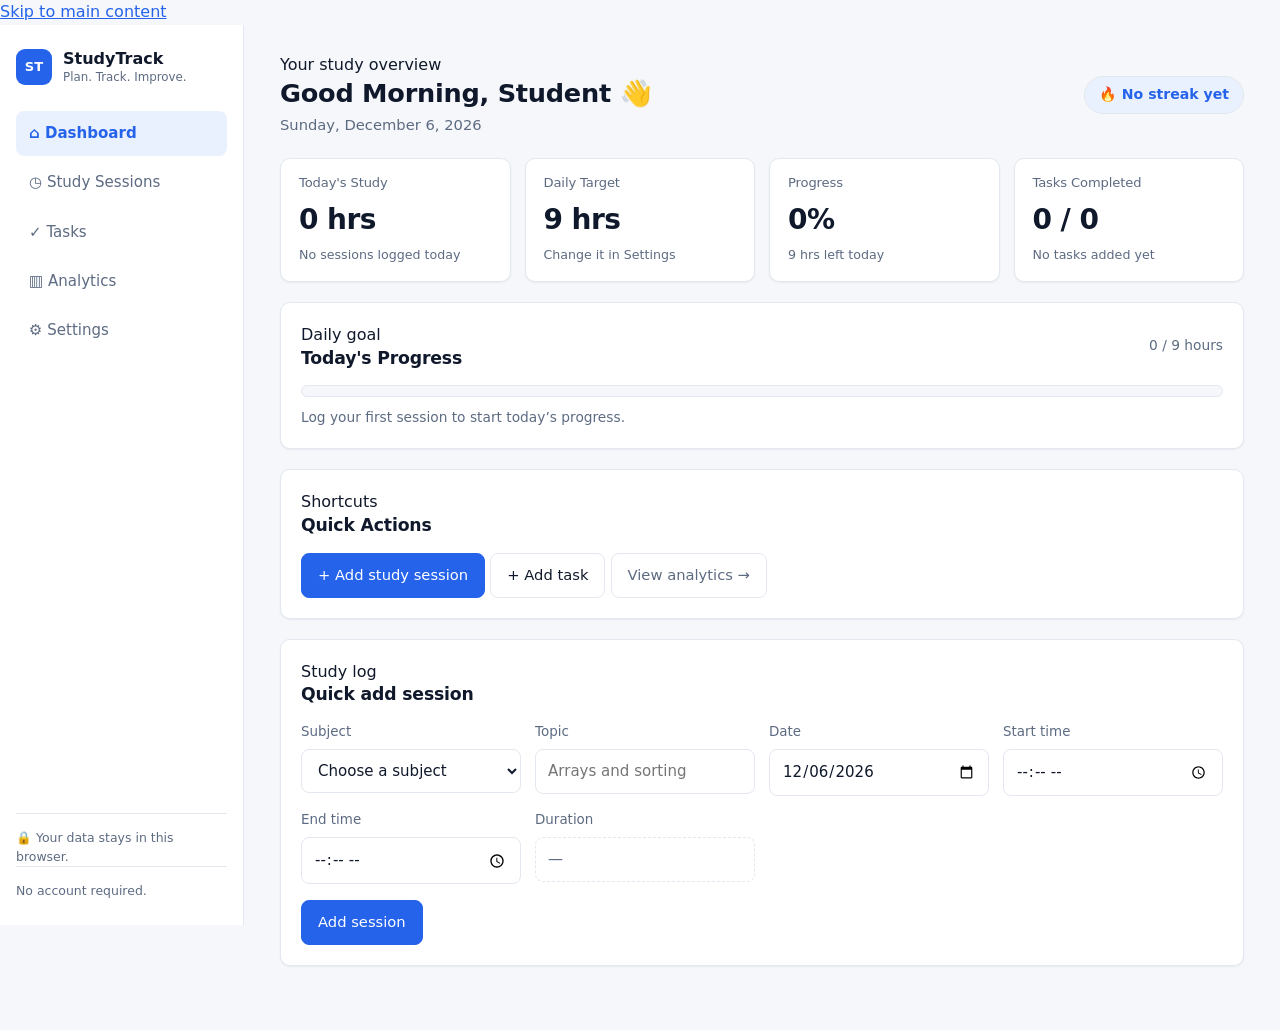
==== study-tracker/index.html @ 8089b0b8 "Add study tracker project" ====
<!DOCTYPE html>
<html lang="en" data-theme="light">
<head>
    <meta charset="UTF-8">

    <meta
        name="viewport"
        content="width=device-width, initial-scale=1.0"
    >

    <meta
        name="description"
        content="StudyTrack is a personal study productivity dashboard for tracking study sessions, managing tasks, monitoring goals, and understanding study habits."
    >

    <meta
        name="theme-color"
        content="#2563eb"
    >

    <meta
        name="color-scheme"
        content="light dark"
    >

    <title>StudyTrack — Plan. Track. Improve.</title>

    <link rel="stylesheet" href="style.css">
</head>

<body>

    <!-- =========================================================
         SKIP LINK
         Helps keyboard and screen-reader users jump directly
         to the main content.
         ========================================================= -->
    <a class="skip-link" href="#main">
        Skip to main content
    </a>


    <!-- =========================================================
         MOBILE TOP BAR
         ========================================================= -->
    <header class="topbar" aria-label="Mobile navigation">

        <button
            class="icon-button"
            id="menuButton"
            type="button"
            aria-label="Open navigation menu"
            aria-expanded="false"
            aria-controls="sidebar"
        >
            <span class="menu-icon" aria-hidden="true"></span>
        </button>

        <a
            class="topbar-brand"
            href="#"
            aria-label="StudyTrack dashboard"
            data-page-link="dashboard"
        >
            <span class="brand-mark" aria-hidden="true">ST</span>

            <span class="brand-name">
                StudyTrack
            </span>
        </a>

    </header>


    <!-- Mobile navigation overlay -->
    <button
        class="nav-overlay"
        id="navOverlay"
        type="button"
        hidden
        aria-label="Close navigation menu"
    ></button>


    <!-- =========================================================
         APPLICATION LAYOUT
         ========================================================= -->
    <div class="layout">


        <!-- =====================================================
             SIDEBAR
             ===================================================== -->
        <aside
            class="sidebar"
            id="sidebar"
            aria-label="StudyTrack sidebar"
        >

            <!-- Brand -->
            <div class="brand">

                <span
                    class="brand-mark"
                    aria-hidden="true"
                >
                    ST
                </span>

                <div class="brand-text">
                    <strong>StudyTrack</strong>
                    <small>Plan. Track. Improve.</small>
                </div>

            </div>


            <!-- Main navigation -->
            <nav
                class="nav"
                aria-label="Main navigation"
            >

                <button
                    class="nav-link is-active"
                    type="button"
                    data-page="dashboard"
                    aria-current="page"
                >
                    <span aria-hidden="true">⌂</span>
                    <span>Dashboard</span>
                </button>

                <button
                    class="nav-link"
                    type="button"
                    data-page="sessions"
                >
                    <span aria-hidden="true">◷</span>
                    <span>Study Sessions</span>
                </button>

                <button
                    class="nav-link"
                    type="button"
                    data-page="tasks"
                >
                    <span aria-hidden="true">✓</span>
                    <span>Tasks</span>
                </button>

                <button
                    class="nav-link"
                    type="button"
                    data-page="analytics"
                >
                    <span aria-hidden="true">▥</span>
                    <span>Analytics</span>
                </button>

                <button
                    class="nav-link"
                    type="button"
                    data-page="settings"
                >
                    <span aria-hidden="true">⚙</span>
                    <span>Settings</span>
                </button>

            </nav>


            <!-- Sidebar information -->
            <div class="sidebar-foot">

                <p class="sidebar-note">
                    <span aria-hidden="true">🔒</span>
                    Your data stays in this browser.
                </p>

                <p class="sidebar-note">
                    No account required.
                </p>

            </div>

        </aside>


        <!-- =====================================================
             MAIN CONTENT
             ===================================================== -->
        <main
            class="main"
            id="main"
            tabindex="-1"
        >


            <!-- =================================================
                 DASHBOARD
                 ================================================= -->
            <section
                class="page is-active"
                id="page-dashboard"
                aria-labelledby="dashboardHeading"
            >

                <!-- Page heading -->
                <header class="page-head">

                    <div>
                        <p class="eyebrow">Your study overview</p>

                        <h1 id="dashboardHeading">
                            Good Morning, Student 👋
                        </h1>

                        <p
                            class="page-sub"
                            id="todayDate"
                        >
                            Loading date…
                        </p>
                    </div>

                    <p
                        class="streak-chip"
                        id="streakChip"
                        aria-label="Current study streak"
                    >
                        🔥 0 Day Study Streak
                    </p>

                </header>


                <!-- =================================================
                     QUICK STATS
                     ================================================= -->
                <section
                    class="stat-grid"
                    aria-label="Today's study statistics"
                >

                    <article class="card stat-card">

                        <h2 class="stat-label">
                            Today's Study
                        </h2>

                        <p
                            class="stat-value"
                            id="statTodayHours"
                            aria-live="polite"
                        >
                            0 hrs
                        </p>

                        <p
                            class="stat-hint"
                            id="statSessionCount"
                        >
                            No sessions logged today
                        </p>

                    </article>


                    <article class="card stat-card">

                        <h2 class="stat-label">
                            Daily Target
                        </h2>

                        <p
                            class="stat-value"
                            id="statTarget"
                        >
                            9 hrs
                        </p>

                        <p class="stat-hint">
                            Change it in Settings
                        </p>

                    </article>


                    <article class="card stat-card">

                        <h2 class="stat-label">
                            Progress
                        </h2>

                        <p
                            class="stat-value"
                            id="statProgress"
                            aria-live="polite"
                        >
                            0%
                        </p>

                        <p
                            class="stat-hint"
                            id="statRemaining"
                        >
                            9 hrs left today
                        </p>

                    </article>


                    <article class="card stat-card">

                        <h2 class="stat-label">
                            Tasks Completed
                        </h2>

                        <p
                            class="stat-value"
                            id="statTasksRatio"
                            aria-live="polite"
                        >
                            0 / 0
                        </p>

                        <p
                            class="stat-hint"
                            id="statTasksHint"
                        >
                            No tasks added yet
                        </p>

                    </article>

                </section>


                <!-- =================================================
                     DAILY PROGRESS
                     ================================================= -->
                <section
                    class="card"
                    aria-labelledby="progressHeading"
                >

                    <div class="card-head">

                        <div>
                            <p class="card-kicker">
                                Daily goal
                            </p>

                            <h2 id="progressHeading">
                                Today's Progress
                            </h2>
                        </div>

                        <p
                            class="card-meta"
                            id="progressText"
                        >
                            0 / 9 hours
                        </p>

                    </div>


                    <div
                        class="progress-track"
                        id="progressBar"
                        role="progressbar"
                        aria-labelledby="progressHeading"
                        aria-valuemin="0"
                        aria-valuemax="100"
                        aria-valuenow="0"
                    >

                        <div
                            class="progress-fill"
                            id="progressFill"
                        ></div>

                    </div>


                    <p
                        class="progress-caption"
                        id="progressCaption"
                        aria-live="polite"
                    >
                        Log your first session to start today's progress.
                    </p>

                </section>


                <!-- =================================================
                     QUICK ACTIONS
                     ================================================= -->
                <section
                    class="card quick-actions-card"
                    aria-labelledby="quickActionsHeading"
                >

                    <div class="card-head">

                        <div>
                            <p class="card-kicker">
                                Shortcuts
                            </p>

                            <h2 id="quickActionsHeading">
                                Quick Actions
                            </h2>
                        </div>

                    </div>

                    <div class="quick-actions">

                        <button
                            class="button button-primary"
                            type="button"
                            id="dashboardAddSessionBtn"
                            data-page-action="add-session"
                        >
                            + Add study session
                        </button>

                        <button
                            class="button button-outline"
                            type="button"
                            id="dashboardAddTaskBtn"
                            data-page-action="add-task"
                        >
                            + Add task
                        </button>

                        <button
                            class="button button-ghost"
                            type="button"
                            id="dashboardViewAnalyticsBtn"
                            data-page-action="analytics"
                        >
                            View analytics →
                        </button>

                    </div>

                </section>


                <!-- =================================================
                     QUICK ADD SESSION
                     ================================================= -->
                <section
                    class="card"
                    aria-labelledby="sessionFormHeading"
                >

                    <div class="card-head">

                        <div>
                            <p class="card-kicker">
                                Study log
                            </p>

                            <h2 id="sessionFormHeading">
                                Quick add session
                            </h2>
                        </div>

                        <button
                            class="button button-ghost"
                            type="button"
                            id="sessionCancelBtn"
                            hidden
                        >
                            Cancel edit
                        </button>

                    </div>


                    <form
                        id="sessionForm"
                        novalidate
                    >

                        <div class="form-grid">


                            <!-- Subject -->
                            <div class="field">

                                <label for="sessionSubject">
                                    Subject
                                </label>

                                <select
                                    id="sessionSubject"
                                    name="subject"
                                    required
                                >

                                    <option value="">
                                        Choose a subject
                                    </option>

                                    <option value="Java / DSA">
                                        Java / DSA
                                    </option>

                                    <option value="Aptitude">
                                        Aptitude
                                    </option>

                                    <option value="English">
                                        English
                                    </option>

                                    <option value="College Work">
                                        College Work
                                    </option>

                                    <option value="Web Development">
                                        Web Development
                                    </option>

                                    <option value="Other">
                                        Other
                                    </option>

                                </select>

                            </div>


                            <!-- Topic -->
                            <div class="field">

                                <label for="sessionTopic">
                                    Topic
                                </label>

                                <input
                                    type="text"
                                    id="sessionTopic"
                                    name="topic"
                                    maxlength="80"
                                    autocomplete="off"
                                    placeholder="Arrays and sorting"
                                    required
                                >

                            </div>


                            <!-- Date -->
                            <div class="field">

                                <label for="sessionDate">
                                    Date
                                </label>

                                <input
                                    type="date"
                                    id="sessionDate"
                                    name="date"
                                    required
                                >

                            </div>


                            <!-- Start -->
                            <div class="field">

                                <label for="sessionStart">
                                    Start time
                                </label>

                                <input
                                    type="time"
                                    id="sessionStart"
                                    name="startTime"
                                    required
                                >

                            </div>


                            <!-- End -->
                            <div class="field">

                                <label for="sessionEnd">
                                    End time
                                </label>

                                <input
                                    type="time"
                                    id="sessionEnd"
                                    name="endTime"
                                    required
                                >

                            </div>


                            <!-- Duration -->
                            <div class="field">

                                <span class="field-label">
                                    Duration
                                </span>

                                <output
                                    class="duration-output"
                                    id="sessionDuration"
                                    for="sessionStart sessionEnd"
                                    aria-live="polite"
                                >
                                    —
                                </output>

                            </div>

                        </div>


                        <p
                            class="form-error"
                            id="sessionError"
                            role="alert"
                            hidden
                        ></p>


                        <div class="form-actions">

                            <button
                                class="button button-primary"
                                type="submit"
                                id="sessionSubmitBtn"
                            >
                                Add session
                            </button>

                        </div>

                    </form>

                </section>

            </section>



            <!-- =================================================
                 STUDY SESSIONS
                 ================================================= -->
            <section
                class="page"
                id="page-sessions"
                aria-labelledby="sessionsHeading"
                hidden
            >

                <header class="page-head">

                    <div>

                        <p class="eyebrow">
                            Your study history
                        </p>

                        <h1 id="sessionsHeading">
                            Study Sessions
                        </h1>

                        <p class="page-sub">
                            Review, search, edit, and manage every study session.
                        </p>

                    </div>

                    <button
                        class="button button-primary"
                        type="button"
                        id="goToFormBtn"
                    >
                        + Add session
                    </button>

                </header>


                <!-- Filters -->
                <section
                    class="card"
                    aria-labelledby="filterHeading"
                >

                    <div class="card-head">

                        <div>

                            <p class="card-kicker">
                                Find a session
                            </p>

                            <h2 id="filterHeading">
                                Search & Filters
                            </h2>

                        </div>

                    </div>


                    <div class="filter-grid">

                        <div class="field">

                            <label for="searchInput">
                                Search topic or subject
                            </label>

                            <input
                                type="search"
                                id="searchInput"
                                autocomplete="off"
                                placeholder="e.g. recursion"
                            >

                        </div>


                        <div class="field">

                            <label for="filterSubject">
                                Subject
                            </label>

                            <select id="filterSubject">

                                <option value="">
                                    All subjects
                                </option>

                                <option value="Java / DSA">
                                    Java / DSA
                                </option>

                                <option value="Aptitude">
                                    Aptitude
                                </option>

                                <option value="English">
                                    English
                                </option>

                                <option value="College Work">
                                    College Work
                                </option>

                                <option value="Web Development">
                                    Web Development
                                </option>

                                <option value="Other">
                                    Other
                                </option>

                            </select>

                        </div>


                        <div class="field">

                            <label for="filterDate">
                                Date
                            </label>

                            <input
                                type="date"
                                id="filterDate"
                            >

                        </div>


                        <div class="field field-end">

                            <button
                                class="button button-ghost"
                                type="button"
                                id="clearFiltersBtn"
                            >
                                Clear filters
                            </button>

                        </div>

                    </div>

                </section>


                <!-- Session table -->
                <section
                    class="card"
                    aria-labelledby="sessionListHeading"
                >

                    <div class="card-head">

                        <div>

                            <p class="card-kicker">
                                Activity history
                            </p>

                            <h2 id="sessionListHeading">
                                All Sessions
                            </h2>

                        </div>

                        <p
                            class="card-meta"
                            id="sessionSummary"
                            aria-live="polite"
                        >
                            0 sessions
                        </p>

                    </div>


                    <div class="table-wrap">

                        <table
                            class="data-table"
                            id="sessionTable"
                        >

                            <caption class="visually-hidden">
                                Recorded study sessions with date, subject,
                                topic, start time, end time, duration and actions.
                            </caption>

                            <thead>

                                <tr>
                                    <th scope="col">Date</th>
                                    <th scope="col">Subject</th>
                                    <th scope="col">Topic</th>
                                    <th scope="col">Start</th>
                                    <th scope="col">End</th>
                                    <th scope="col">Duration</th>
                                    <th scope="col">Actions</th>
                                </tr>

                            </thead>

                            <tbody id="sessionTableBody"></tbody>

                        </table>

                    </div>


                    <p
                        class="empty-state"
                        id="sessionEmpty"
                    >
                        No study sessions yet.
                        Add your first session to start tracking your progress.
                    </p>

                </section>

            </section>



            <!-- =================================================
                 TASKS
                 ================================================= -->
            <section
                class="page"
                id="page-tasks"
                aria-labelledby="tasksHeading"
                hidden
            >

                <header class="page-head">

                    <div>

                        <p class="eyebrow">
                            Plan your work
                        </p>

                        <h1 id="tasksHeading">
                            Tasks
                        </h1>

                        <p class="page-sub">
                            Break your study plan into small, finishable pieces.
                        </p>

                    </div>

                </header>


                <!-- Task statistics -->
                <section
                    class="stat-grid stat-grid-three"
                    aria-label="Task statistics"
                >

                    <article class="card stat-card">

                        <h2 class="stat-label">
                            Total Tasks
                        </h2>

                        <p
                            class="stat-value"
                            id="statTotalTasks"
                            aria-live="polite"
                        >
                            0
                        </p>

                    </article>


                    <article class="card stat-card">

                        <h2 class="stat-label">
                            Completed
                        </h2>

                        <p
                            class="stat-value"
                            id="statDoneTasks"
                            aria-live="polite"
                        >
                            0
                        </p>

                    </article>


                    <article class="card stat-card">

                        <h2 class="stat-label">
                            Pending
                        </h2>

                        <p
                            class="stat-value"
                            id="statPendingTasks"
                            aria-live="polite"
                        >
                            0
                        </p>

                    </article>

                </section>


                <!-- Add task -->
                <section
                    class="card"
                    aria-labelledby="taskFormHeading"
                >

                    <div class="card-head">

                        <div>

                            <p class="card-kicker">
                                Task planning
                            </p>

                            <h2 id="taskFormHeading">
                                Add a Task
                            </h2>

                        </div>

                    </div>


                    <form
                        id="taskForm"
                        novalidate
                    >

                        <div class="form-grid">

                            <div class="field field-wide">

                                <label for="taskTitle">
                                    Task
                                </label>

                                <input
                                    type="text"
                                    id="taskTitle"
                                    maxlength="90"
                                    autocomplete="off"
                                    placeholder="Revise linked lists"
                                    required
                                >

                            </div>


                            <div class="field">

                                <label for="taskSubject">
                                    Subject
                                </label>

                                <select
                                    id="taskSubject"
                                    required
                                >

                                    <option value="">
                                        Choose a subject
                                    </option>

                                    <option value="Java / DSA">
                                        Java / DSA
                                    </option>

                                    <option value="Aptitude">
                                        Aptitude
                                    </option>

                                    <option value="English">
                                        English
                                    </option>

                                    <option value="College Work">
                                        College Work
                                    </option>

                                    <option value="Web Development">
                                        Web Development
                                    </option>

                                    <option value="Other">
                                        Other
                                    </option>

                                </select>

                            </div>


                            <div class="field">

                                <label for="taskPriority">
                                    Priority
                                </label>

                                <select id="taskPriority">

                                    <option value="Low">
                                        Low
                                    </option>

                                    <option
                                        value="Medium"
                                        selected
                                    >
                                        Medium
                                    </option>

                                    <option value="High">
                                        High
                                    </option>

                                </select>

                            </div>

                        </div>


                        <p
                            class="form-error"
                            id="taskError"
                            role="alert"
                            hidden
                        ></p>


                        <div class="form-actions">

                            <button
                                class="button button-primary"
                                type="submit"
                            >
                                + Add task
                            </button>

                        </div>

                    </form>

                </section>


                <!-- Task list -->
                <section
                    class="card"
                    aria-labelledby="taskListHeading"
                >

                    <div class="card-head">

                        <div>

                            <p class="card-kicker">
                                Your workload
                            </p>

                            <h2 id="taskListHeading">
                                Your Tasks
                            </h2>

                        </div>

                    </div>


                    <ul
                        class="task-list"
                        id="taskList"
                        aria-live="polite"
                    ></ul>


                    <p
                        class="empty-state"
                        id="taskEmpty"
                    >
                        No tasks added yet.
                        Add one above to plan your next study block.
                    </p>

                </section>

            </section>



            <!-- =================================================
                 ANALYTICS
                 ================================================= -->
            <section
                class="page"
                id="page-analytics"
                aria-labelledby="analyticsHeading"
                hidden
            >

                <header class="page-head">

                    <div>

                        <p class="eyebrow">
                            Understand your habits
                        </p>

                        <h1 id="analyticsHeading">
                            Analytics
                        </h1>

                        <p class="page-sub">
                            See where your study time goes and how consistently
                            you are studying.
                        </p>

                    </div>

                </header>


                <!-- Weekly chart -->
                <section
                    class="card"
                    aria-labelledby="weeklyHeading"
                >

                    <div class="card-head">

                        <div>

                            <p class="card-kicker">
                                Current week
                            </p>

                            <h2 id="weeklyHeading">
                                Weekly Study Hours
                            </h2>

                        </div>

                        <p
                            class="card-meta"
                            id="weeklyRange"
                        >
                            This week
                        </p>

                    </div>


                    <div
                        class="chart"
                        id="weeklyChart"
                        role="img"
                        aria-label="Weekly study hours chart"
                    ></div>


                    <p
                        class="empty-state"
                        id="weeklyEmpty"
                        hidden
                    >
                        Start recording study sessions to see your weekly
                        analytics.
                    </p>

                </section>


                <!-- Subject distribution -->
                <section
                    class="card"
                    aria-labelledby="subjectHeading"
                >

                    <div class="card-head">

                        <div>

                            <p class="card-kicker">
                                All recorded sessions
                            </p>

                            <h2 id="subjectHeading">
                                Subject Distribution
                            </h2>

                        </div>

                        <p class="card-meta">
                            All time
                        </p>

                    </div>


                    <ul
                        class="subject-list"
                        id="subjectList"
                        aria-label="Study hours by subject"
                    ></ul>


                    <p
                        class="empty-state"
                        id="subjectEmpty"
                        hidden
                    >
                        No subject data yet.
                        Log a session and it will appear here.
                    </p>

                </section>


                <!-- Analytics summary -->
                <section
                    class="stat-grid"
                    aria-label="Study analytics summary"
                >

                    <article class="card stat-card">

                        <h2 class="stat-label">
                            Total Study Hours
                        </h2>

                        <p
                            class="stat-value"
                            id="statTotalHours"
                        >
                            0 hrs
                        </p>

                    </article>


                    <article class="card stat-card">

                        <h2 class="stat-label">
                            Average Per Study Day
                        </h2>

                        <p
                            class="stat-value"
                            id="statAvgHours"
                        >
                            0 hrs
                        </p>

                    </article>


                    <article class="card stat-card">

                        <h2 class="stat-label">
                            Most Studied Subject
                        </h2>

                        <p
                            class="stat-value stat-value-small"
                            id="statTopSubject"
                        >
                            —
                        </p>

                    </article>


                    <article class="card stat-card">

                        <h2 class="stat-label">
                            Completed Tasks
                        </h2>

                        <p
                            class="stat-value"
                            id="statTasksDone"
                        >
                            0
                        </p>

                    </article>


                    <article class="card stat-card">

                        <h2 class="stat-label">
                            Current Streak
                        </h2>

                        <p
                            class="stat-value"
                            id="statStreak"
                        >
                            0 days
                        </p>

                    </article>

                </section>

            </section>



            <!-- =================================================
                 SETTINGS
                 ================================================= -->
            <section
                class="page"
                id="page-settings"
                aria-labelledby="settingsHeading"
                hidden
            >

                <header class="page-head">

                    <div>

                        <p class="eyebrow">
                            Personalize StudyTrack
                        </p>

                        <h1 id="settingsHeading">
                            Settings
                        </h1>

                        <p class="page-sub">
                            Manage your study target, appearance, and local data.
                        </p>

                    </div>

                </header>


                <!-- Daily target -->
                <section
                    class="card"
                    aria-labelledby="targetHeading"
                >

                    <div class="card-head">

                        <div>

                            <p class="card-kicker">
                                Goal
                            </p>

                            <h2 id="targetHeading">
                                Daily Study Target
                            </h2>

                        </div>

                    </div>


                    <p class="card-text">
                        Set the number of hours you want to study each day.
                    </p>


                    <form
                        id="targetForm"
                        novalidate
                    >

                        <div class="form-grid">

                            <div class="field">

                                <label for="targetInput">
                                    Hours per day
                                </label>

                                <input
                                    type="number"
                                    id="targetInput"
                                    min="0.5"
                                    max="24"
                                    step="0.5"
                                    value="9"
                                    inputmode="decimal"
                                    required
                                >

                            </div>

                        </div>


                        <p
                            class="form-error"
                            id="targetError"
                            role="alert"
                            hidden
                        ></p>


                        <div class="form-actions">

                            <button
                                class="button button-primary"
                                type="submit"
                            >
                                Save target
                            </button>

                        </div>

                    </form>

                </section>


                <!-- Theme -->
                <section
                    class="card"
                    aria-labelledby="themeHeading"
                >

                    <div class="card-head">

                        <div>

                            <p class="card-kicker">
                                Appearance
                            </p>

                            <h2 id="themeHeading">
                                Theme
                            </h2>

                        </div>

                    </div>


                    <div
                        class="theme-options"
                        role="group"
                        aria-labelledby="themeHeading"
                    >

                        <button
                            class="button button-outline"
                            type="button"
                            data-theme-choice="light"
                            id="lightThemeBtn"
                            aria-pressed="true"
                        >
                            ☀ Light mode
                        </button>


                        <button
                            class="button button-outline"
                            type="button"
                            data-theme-choice="dark"
                            id="darkThemeBtn"
                            aria-pressed="false"
                        >
                            ◐ Dark mode
                        </button>

                    </div>

                </section>


                <!-- Data management -->
                <section
                    class="card"
                    aria-labelledby="dataHeading"
                >

                    <div class="card-head">

                        <div>

                            <p class="card-kicker">
                                Privacy & backup
                            </p>

                            <h2 id="dataHeading">
                                Your Data
                            </h2>

                        </div>

                    </div>


                    <p class="card-text">
                        StudyTrack stores your sessions, tasks, and settings
                        locally in this browser. Your data is not uploaded
                        to a server.
                    </p>


                    <div
                        class="data-actions"
                        aria-label="Data management actions"
                    >

                        <button
                            class="button button-outline"
                            type="button"
                            id="demoDataBtn"
                        >
                            Load demo data
                        </button>


                        <button
                            class="button button-outline"
                            type="button"
                            id="exportDataBtn"
                        >
                            Export data
                        </button>


                        <button
                            class="button button-outline"
                            type="button"
                            id="importDataBtn"
                        >
                            Import data
                        </button>


                        <button
                            class="button button-danger"
                            type="button"
                            id="resetDataBtn"
                        >
                            Reset all data
                        </button>

                        <input
                            type="file"
                            id="importDataInput"
                            accept=".json,application/json"
                            hidden
                            aria-hidden="true"
                        >

                    </div>

                </section>

            </section>

        </main>

    </div>


    <!-- =========================================================
         TOAST NOTIFICATION
         ========================================================= -->
    <p
        class="toast"
        id="toast"
        role="status"
        aria-live="polite"
        aria-atomic="true"
        hidden
    ></p>


    <!-- =========================================================
         JAVASCRIPT
         ========================================================= -->
    <script src="script.js"></script>

</body>
</html>
---- study-tracker/style.css ----
/* ==========================================================================
   StudyTrack — style.css
   Sections: 1) Theme tokens  2) Base  3) Layout  4) Sidebar  5) Cards
             6) Forms  7) Tables  8) Tasks  9) Analytics 10) Utilities
             11) Responsive
   ========================================================================== */

/* ---------- 1. THEME TOKENS ---------- */
:root {
    --primary-color: #2563eb;
    --primary-hover: #1d4ed8;
    --primary-soft: #eaf1fe;
    --background-color: #f5f7fa;
    --card-color: #ffffff;
    --text-color: #10192b;
    --muted-text-color: #5d6b82;
    --border-color: #e3e8f0;
    --success-color: #15803d;
    --warning-color: #b45309;
    --danger-color: #c62828;
    --danger-soft: #fdeceb;
    --shadow: 0 1px 2px rgba(16, 25, 43, 0.06);

    --radius: 10px;
    --space: 20px;
    --sidebar-width: 244px;
}

[data-theme="dark"] {
    --primary-color: #5b95f7;
    --primary-hover: #7aacff;
    --primary-soft: #1b2b48;
    --background-color: #0d1421;
    --card-color: #151f31;
    --text-color: #e8eefa;
    --muted-text-color: #9aa8bf;
    --border-color: #263450;
    --success-color: #4ade80;
    --warning-color: #fbbf24;
    --danger-color: #f87171;
    --danger-soft: #3a1f21;
    --shadow: none;
}

/* ---------- 2. BASE ---------- */
* {
    box-sizing: border-box;
}

html,
body {
    margin: 0;
    padding: 0;
}

body {
    background-color: var(--background-color);
    color: var(--text-color);
    font-family: "Segoe UI", system-ui, -apple-system, Roboto, Helvetica, Arial, sans-serif;
    font-size: 16px;
    line-height: 1.55;
    -webkit-text-size-adjust: 100%;
    overflow-x: hidden;
}

h1, h2, h3 {
    margin: 0;
    line-height: 1.25;
    letter-spacing: -0.01em;
}

h1 { font-size: 1.6rem; }
h2 { font-size: 1.08rem; }

p { margin: 0; }

a { color: var(--primary-color); }

:focus-visible {
    outline: 2px solid var(--primary-color);
    outline-offset: 2px;
    border-radius: 4px;
}

/* ---------- 3. LAYOUT ---------- */
.layout {
    display: flex;
    min-height: 100vh;
}

.main {
    flex: 1;
    min-width: 0;
    padding: 28px clamp(16px, 3vw, 36px) 64px;
    max-width: 1180px;
}

.page[hidden] { display: none; }

.page {
    display: flex;
    flex-direction: column;
    gap: var(--space);
}

.page-head {
    display: flex;
    flex-wrap: wrap;
    align-items: center;
    justify-content: space-between;
    gap: 14px;
    margin-bottom: 2px;
}

.page-sub {
    color: var(--muted-text-color);
    font-size: 0.92rem;
    margin-top: 4px;
}

.streak-chip {
    background-color: var(--primary-soft);
    color: var(--primary-color);
    border: 1px solid var(--border-color);
    border-radius: 999px;
    padding: 7px 14px;
    font-size: 0.88rem;
    font-weight: 600;
}

/* ---------- Mobile top bar ---------- */
.topbar {
    display: none;
    align-items: center;
    gap: 12px;
    padding: 10px 14px;
    background-color: var(--card-color);
    border-bottom: 1px solid var(--border-color);
    position: sticky;
    top: 0;
    z-index: 30;
}

.topbar-brand {
    display: flex;
    align-items: center;
    gap: 10px;
    font-weight: 600;
}

.icon-button {
    width: 42px;
    height: 42px;
    display: inline-flex;
    align-items: center;
    justify-content: center;
    background-color: transparent;
    border: 1px solid var(--border-color);
    border-radius: 8px;
    cursor: pointer;
    color: var(--text-color);
}

.menu-icon,
.menu-icon::before,
.menu-icon::after {
    display: block;
    width: 18px;
    height: 2px;
    background-color: currentColor;
    border-radius: 2px;
}

.menu-icon {
    position: relative;
}

.menu-icon::before,
.menu-icon::after {
    content: "";
    position: absolute;
    left: 0;
}

.menu-icon::before { top: -6px; }
.menu-icon::after { top: 6px; }

.nav-overlay {
    position: fixed;
    inset: 0;
    background-color: rgba(10, 16, 28, 0.45);
    border: 0;
    padding: 0;
    z-index: 35;
    cursor: pointer;
}

.nav-overlay[hidden] { display: none; }

/* ---------- 4. SIDEBAR ---------- */
.sidebar {
    width: var(--sidebar-width);
    flex-shrink: 0;
    background-color: var(--card-color);
    border-right: 1px solid var(--border-color);
    padding: 24px 16px;
    display: flex;
    flex-direction: column;
    gap: 26px;
    position: sticky;
    top: 0;
    height: 100vh;
}

.brand {
    display: flex;
    align-items: center;
    gap: 11px;
}

.brand-mark {
    width: 36px;
    height: 36px;
    flex-shrink: 0;
    display: inline-flex;
    align-items: center;
    justify-content: center;
    background-color: var(--primary-color);
    color: #ffffff;
    border-radius: 9px;
    font-size: 0.82rem;
    font-weight: 700;
}

.brand-text {
    display: flex;
    flex-direction: column;
    line-height: 1.3;
}

.brand-text small {
    color: var(--muted-text-color);
    font-size: 0.74rem;
}

.nav {
    display: flex;
    flex-direction: column;
    gap: 4px;
}

.nav-link {
    text-align: left;
    background-color: transparent;
    border: 0;
    border-radius: 8px;
    padding: 11px 13px;
    font: inherit;
    font-size: 0.94rem;
    color: var(--muted-text-color);
    cursor: pointer;
}

.nav-link:hover {
    background-color: var(--background-color);
    color: var(--text-color);
}

.nav-link.is-active {
    background-color: var(--primary-soft);
    color: var(--primary-color);
    font-weight: 600;
}

.sidebar-foot {
    margin-top: auto;
}

.sidebar-note {
    color: var(--muted-text-color);
    font-size: 0.78rem;
    border-top: 1px solid var(--border-color);
    padding-top: 14px;
}

/* ---------- 5. CARDS ---------- */
.card {
    background-color: var(--card-color);
    border: 1px solid var(--border-color);
    border-radius: var(--radius);
    padding: var(--space);
    box-shadow: var(--shadow);
}

.card-head {
    display: flex;
    flex-wrap: wrap;
    align-items: center;
    justify-content: space-between;
    gap: 10px;
    margin-bottom: 16px;
}

.card-meta {
    color: var(--muted-text-color);
    font-size: 0.86rem;
}

.card-text {
    color: var(--muted-text-color);
    font-size: 0.9rem;
    margin-bottom: 16px;
}

.stat-grid {
    display: grid;
    grid-template-columns: repeat(auto-fit, minmax(190px, 1fr));
    gap: 14px;
}

.stat-grid-three {
    grid-template-columns: repeat(auto-fit, minmax(160px, 1fr));
}

.stat-card {
    padding: 16px 18px;
}

.stat-label {
    font-size: 0.82rem;
    font-weight: 500;
    color: var(--muted-text-color);
}

.stat-value {
    font-size: 1.75rem;
    font-weight: 650;
    margin-top: 6px;
    letter-spacing: -0.02em;
}

.stat-value-small {
    font-size: 1.15rem;
    line-height: 1.5;
}

.stat-hint {
    font-size: 0.79rem;
    color: var(--muted-text-color);
    margin-top: 4px;
}

/* ---------- Progress bar ---------- */
.progress-track {
    height: 12px;
    background-color: var(--background-color);
    border: 1px solid var(--border-color);
    border-radius: 999px;
    overflow: hidden;
}

.progress-fill {
    height: 100%;
    width: 0;
    background-color: var(--primary-color);
    border-radius: 999px;
    transition: width 0.25s ease;
}

.progress-caption {
    margin-top: 10px;
    font-size: 0.86rem;
    color: var(--muted-text-color);
}

/* ---------- 6. FORMS ---------- */
.form-grid {
    display: grid;
    grid-template-columns: repeat(auto-fit, minmax(190px, 1fr));
    gap: 14px;
}

.filter-grid {
    display: grid;
    grid-template-columns: repeat(auto-fit, minmax(180px, 1fr));
    gap: 14px;
    align-items: end;
}

.field {
    display: flex;
    flex-direction: column;
    gap: 6px;
    min-width: 0;
}

.field-wide {
    grid-column: span 2;
}

.field-end {
    justify-content: flex-end;
}

label,
.field-label {
    font-size: 0.84rem;
    font-weight: 500;
    color: var(--muted-text-color);
}

input,
select {
    width: 100%;
    font: inherit;
    font-size: 0.94rem;
    color: var(--text-color);
    background-color: var(--card-color);
    border: 1px solid var(--border-color);
    border-radius: 8px;
    padding: 10px 12px;
    min-height: 44px;
}

input:hover,
select:hover {
    border-color: var(--muted-text-color);
}

input:focus,
select:focus {
    outline: 2px solid var(--primary-color);
    outline-offset: 1px;
    border-color: var(--primary-color);
}

.duration-output {
    display: flex;
    align-items: center;
    min-height: 44px;
    padding: 10px 12px;
    border: 1px dashed var(--border-color);
    border-radius: 8px;
    color: var(--muted-text-color);
    font-size: 0.94rem;
}

.form-actions {
    display: flex;
    flex-wrap: wrap;
    gap: 10px;
    margin-top: 16px;
}

.form-error {
    margin-top: 12px;
    color: var(--danger-color);
    background-color: var(--danger-soft);
    border: 1px solid var(--danger-color);
    border-radius: 8px;
    padding: 9px 12px;
    font-size: 0.87rem;
}

.form-error[hidden] { display: none; }

/* ---------- Buttons ---------- */
.button {
    font: inherit;
    font-size: 0.92rem;
    font-weight: 500;
    border-radius: 8px;
    padding: 10px 16px;
    min-height: 44px;
    border: 1px solid transparent;
    cursor: pointer;
    background-color: transparent;
    color: var(--text-color);
}

.button-primary {
    background-color: var(--primary-color);
    border-color: var(--primary-color);
    color: #ffffff;
}

.button-primary:hover {
    background-color: var(--primary-hover);
    border-color: var(--primary-hover);
}

.button-outline {
    border-color: var(--border-color);
}

.button-outline:hover {
    border-color: var(--primary-color);
    color: var(--primary-color);
}

.button-outline[aria-pressed="true"] {
    background-color: var(--primary-soft);
    border-color: var(--primary-color);
    color: var(--primary-color);
    font-weight: 600;
}

.button-ghost {
    color: var(--muted-text-color);
    border-color: var(--border-color);
}

.button-ghost:hover {
    color: var(--text-color);
}

.button-ghost[hidden] { display: none; }

.button-danger {
    background-color: var(--danger-color);
    border-color: var(--danger-color);
    color: #ffffff;
}

.button-danger:hover {
    filter: brightness(0.92);
}

.button-small {
    font-size: 0.85rem;
    padding: 7px 12px;
    min-height: 38px;
}

.data-actions,
.theme-options {
    display: flex;
    flex-wrap: wrap;
    gap: 10px;
}

/* ---------- 7. TABLES ---------- */
.table-wrap {
    overflow-x: auto;
}

.data-table {
    width: 100%;
    border-collapse: collapse;
    font-size: 0.92rem;
}

.data-table[hidden] { display: none; }

.data-table th,
.data-table td {
    text-align: left;
    padding: 11px 12px;
    border-bottom: 1px solid var(--border-color);
    vertical-align: middle;
}

.data-table th {
    color: var(--muted-text-color);
    font-weight: 500;
    font-size: 0.82rem;
    white-space: nowrap;
}

.data-table tbody tr:last-child td {
    border-bottom: 0;
}

.data-table td.cell-actions {
    white-space: nowrap;
}

.cell-actions .button {
    margin-right: 6px;
}

.tag {
    display: inline-block;
    background-color: var(--primary-soft);
    color: var(--primary-color);
    border-radius: 6px;
    padding: 3px 9px;
    font-size: 0.8rem;
    font-weight: 500;
    white-space: nowrap;
}

.empty-state {
    color: var(--muted-text-color);
    font-size: 0.92rem;
    text-align: center;
    padding: 26px 12px;
    border: 1px dashed var(--border-color);
    border-radius: 8px;
}

.empty-state[hidden] { display: none; }

/* ---------- 8. TASKS ---------- */
.task-list {
    list-style: none;
    margin: 0;
    padding: 0;
    display: flex;
    flex-direction: column;
    gap: 10px;
}

.task-item {
    display: flex;
    align-items: center;
    gap: 12px;
    border: 1px solid var(--border-color);
    border-radius: 8px;
    padding: 12px 14px;
}

.task-check {
    width: 24px;
    height: 24px;
    flex-shrink: 0;
    border: 1px solid var(--border-color);
    border-radius: 6px;
    background-color: transparent;
    color: transparent;
    cursor: pointer;
    font-size: 0.8rem;
    line-height: 1;
    padding: 0;
}

.task-item.is-done .task-check {
    background-color: var(--primary-color);
    border-color: var(--primary-color);
    color: #ffffff;
}

.task-body {
    flex: 1;
    min-width: 0;
}

.task-title {
    font-size: 0.95rem;
    word-break: break-word;
}

.task-item.is-done .task-title {
    text-decoration: line-through;
    color: var(--muted-text-color);
}

.task-meta {
    display: flex;
    flex-wrap: wrap;
    gap: 8px;
    align-items: center;
    margin-top: 5px;
    font-size: 0.8rem;
    color: var(--muted-text-color);
}

.priority {
    border-radius: 6px;
    padding: 2px 8px;
    font-weight: 600;
    border: 1px solid currentColor;
}

.priority-low { color: var(--success-color); }
.priority-medium { color: var(--warning-color); }
.priority-high { color: var(--danger-color); }

/* ---------- 9. ANALYTICS ---------- */
.chart {
    display: flex;
    align-items: flex-end;
    gap: 10px;
    height: 220px;
    padding-top: 8px;
}

.chart[hidden] { display: none; }

.chart-column {
    flex: 1;
    display: flex;
    flex-direction: column;
    align-items: center;
    justify-content: flex-end;
    gap: 7px;
    height: 100%;
    min-width: 0;
}

.chart-value {
    font-size: 0.76rem;
    color: var(--muted-text-color);
}

.chart-bar {
    width: 100%;
    max-width: 52px;
    background-color: var(--primary-color);
    border-radius: 6px 6px 0 0;
    min-height: 4px;
}

.chart-bar.is-empty {
    background-color: var(--border-color);
}

.chart-bar.is-today {
    background-color: var(--primary-hover);
}

.chart-label {
    font-size: 0.78rem;
    color: var(--muted-text-color);
}

.subject-list {
    list-style: none;
    margin: 0;
    padding: 0;
    display: flex;
    flex-direction: column;
    gap: 14px;
}

.subject-row-head {
    display: flex;
    justify-content: space-between;
    gap: 10px;
    font-size: 0.9rem;
    margin-bottom: 6px;
}

.subject-hours {
    color: var(--muted-text-color);
}

/* ---------- 10. UTILITIES ---------- */
.visually-hidden {
    position: absolute;
    width: 1px;
    height: 1px;
    margin: -1px;
    padding: 0;
    overflow: hidden;
    clip: rect(0 0 0 0);
    white-space: nowrap;
    border: 0;
}

.toast {
    position: fixed;
    left: 50%;
    bottom: 24px;
    transform: translateX(-50%);
    background-color: var(--text-color);
    color: var(--card-color);
    padding: 11px 18px;
    border-radius: 8px;
    font-size: 0.9rem;
    z-index: 50;
    max-width: calc(100vw - 32px);
    text-align: center;
}

.toast[hidden] { display: none; }

@media (prefers-reduced-motion: reduce) {
    * {
        transition: none !important;
        animation: none !important;
    }
}

/* ---------- 11. RESPONSIVE ---------- */
@media (max-width: 900px) {
    .topbar { display: flex; }

    .sidebar {
        position: fixed;
        top: 0;
        left: 0;
        height: 100vh;
        z-index: 40;
        transform: translateX(-100%);
        transition: transform 0.2s ease;
        box-shadow: 0 0 24px rgba(10, 16, 28, 0.18);
    }

    .sidebar.is-open {
        transform: translateX(0);
    }

    .main {
        padding: 20px 16px 56px;
    }

    h1 { font-size: 1.4rem; }
}

@media (max-width: 720px) {
    .field-wide { grid-column: span 1; }

    /* Table turns into stacked cards */
    .data-table thead { display: none; }

    .data-table,
    .data-table tbody,
    .data-table tr,
    .data-table td {
        display: block;
        width: 100%;
    }

    .data-table tr {
        border: 1px solid var(--border-color);
        border-radius: 8px;
        padding: 12px 14px;
        margin-bottom: 12px;
    }

    .data-table td {
        display: flex;
        justify-content: space-between;
        gap: 14px;
        border-bottom: 0;
        padding: 5px 0;
        text-align: right;
    }

    .data-table td::before {
        content: attr(data-label);
        color: var(--muted-text-color);
        font-size: 0.82rem;
        text-align: left;
        flex-shrink: 0;
    }

    .data-table td.cell-actions {
        justify-content: flex-start;
        padding-top: 12px;
    }

    .data-table td.cell-actions::before { display: none; }

    .chart { height: 180px; gap: 6px; }
    .chart-value { font-size: 0.68rem; }
    .chart-label { font-size: 0.7rem; }
}

@media (max-width: 400px) {
    .stat-grid { grid-template-columns: 1fr; }
    .form-actions .button,
    .data-actions .button { width: 100%; }
}
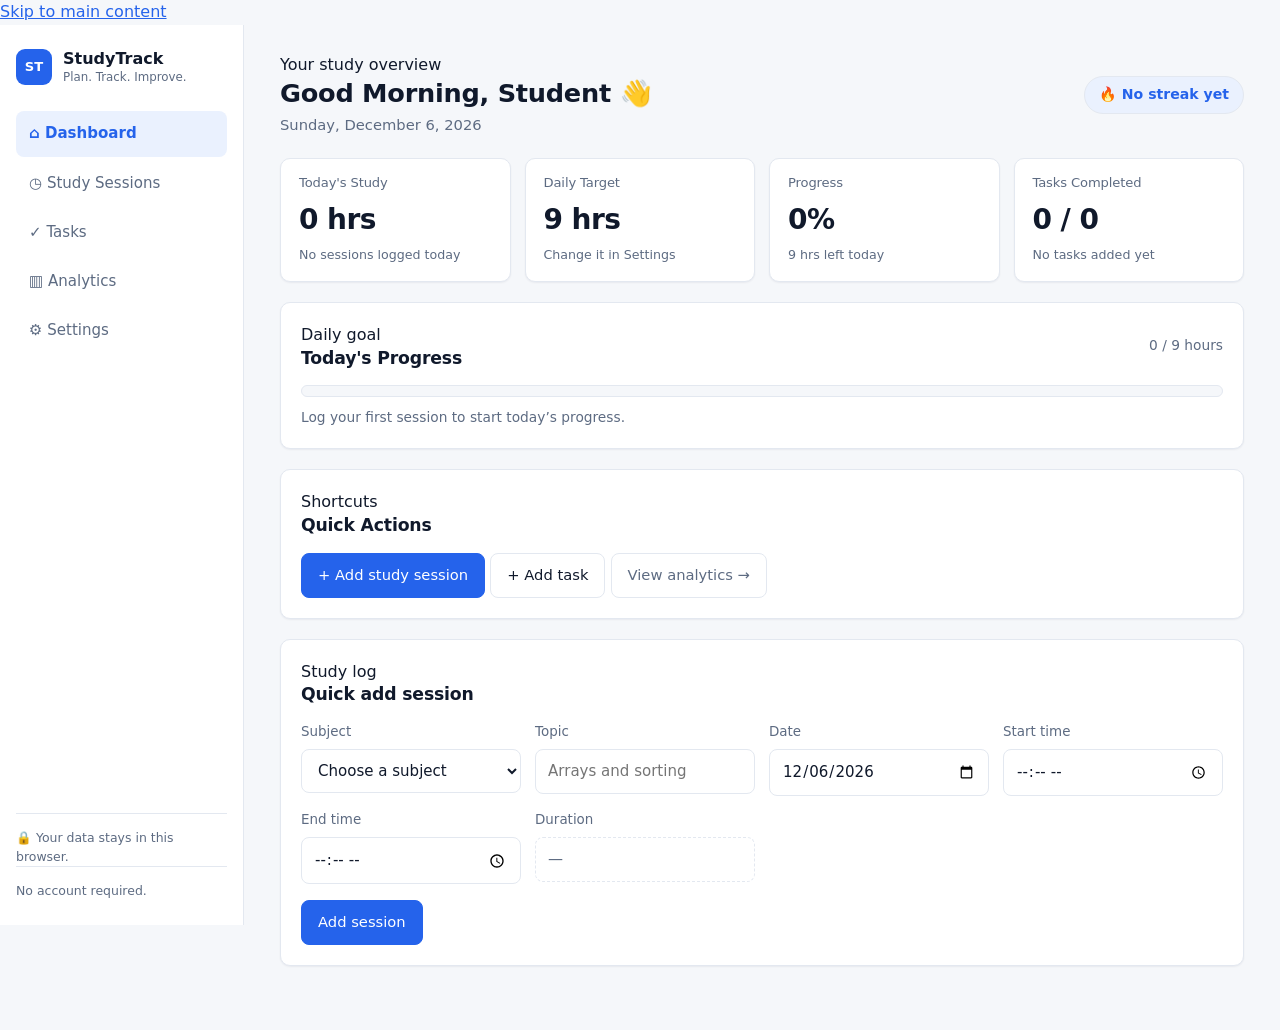
==== commit 6b5a41f2: "Update index.html" ====
--- a/study-tracker/index.html
+++ b/study-tracker/index.html
@@ -30,19 +30,19 @@
 
 <body>
 
-    <!-- =========================================================
+    <!-- 
          SKIP LINK
          Helps keyboard and screen-reader users jump directly
          to the main content.
-         ========================================================= -->
+          -->
     <a class="skip-link" href="#main">
         Skip to main content
     </a>
 
 
-    <!-- =========================================================
+    <!-- 
          MOBILE TOP BAR
-         ========================================================= -->
+          -->
     <header class="topbar" aria-label="Mobile navigation">
 
         <button
@@ -82,15 +82,15 @@
     ></button>
 
 
-    <!-- =========================================================
+    <!-- 
          APPLICATION LAYOUT
-         ========================================================= -->
+          -->
     <div class="layout">
 
 
-        <!-- =====================================================
+        <!-- 
              SIDEBAR
-             ===================================================== -->
+             -->
         <aside
             class="sidebar"
             id="sidebar"
@@ -187,9 +187,9 @@
         </aside>
 
 
-        <!-- =====================================================
+        <!-- 
              MAIN CONTENT
-             ===================================================== -->
+             -->
         <main
             class="main"
             id="main"
@@ -197,9 +197,9 @@
         >
 
 
-            <!-- =================================================
+            <!-- 
                  DASHBOARD
-                 ================================================= -->
+                  -->
             <section
                 class="page is-active"
                 id="page-dashboard"
@@ -235,9 +235,9 @@
                 </header>
 
 
-                <!-- =================================================
+                <!-- 
                      QUICK STATS
-                     ================================================= -->
+                     -->
                 <section
                     class="stat-grid"
                     aria-label="Today's study statistics"
@@ -337,9 +337,9 @@
                 </section>
 
 
-                <!-- =================================================
+                <!-- 
                      DAILY PROGRESS
-                     ================================================= -->
+                     -->
                 <section
                     class="card"
                     aria-labelledby="progressHeading"
@@ -396,9 +396,9 @@
                 </section>
 
 
-                <!-- =================================================
+                <!-- 
                      QUICK ACTIONS
-                     ================================================= -->
+                     -->
                 <section
                     class="card quick-actions-card"
                     aria-labelledby="quickActionsHeading"
@@ -452,9 +452,9 @@
                 </section>
 
 
-                <!-- =================================================
+                <!-- 
                      QUICK ADD SESSION
-                     ================================================= -->
+                     -->
                 <section
                     class="card"
                     aria-labelledby="sessionFormHeading"
@@ -658,9 +658,9 @@
 
 
 
-            <!-- =================================================
+            <!-- 
                  STUDY SESSIONS
-                 ================================================= -->
+                  -->
             <section
                 class="page"
                 id="page-sessions"
@@ -888,9 +888,9 @@
 
 
 
-            <!-- =================================================
+            <!--
                  TASKS
-                 ================================================= -->
+                 -->
             <section
                 class="page"
                 id="page-tasks"
@@ -1168,9 +1168,9 @@
 
 
 
-            <!-- =================================================
+            <!--
                  ANALYTICS
-                 ================================================= -->
+            -->
             <section
                 class="page"
                 id="page-analytics"
@@ -1387,9 +1387,9 @@
 
 
 
-            <!-- =================================================
+            <!-- 
                  SETTINGS
-                 ================================================= -->
+            -->
             <section
                 class="page"
                 id="page-settings"
@@ -1643,9 +1643,9 @@
     </div>
 
 
-    <!-- =========================================================
+    <!-- 
          TOAST NOTIFICATION
-         ========================================================= -->
+     -->
     <p
         class="toast"
         id="toast"
@@ -1656,10 +1656,10 @@
     ></p>
 
 
-    <!-- =========================================================
+    <!--
          JAVASCRIPT
-         ========================================================= -->
+    -->
     <script src="script.js"></script>
 
 </body>
-</html>+</html>
